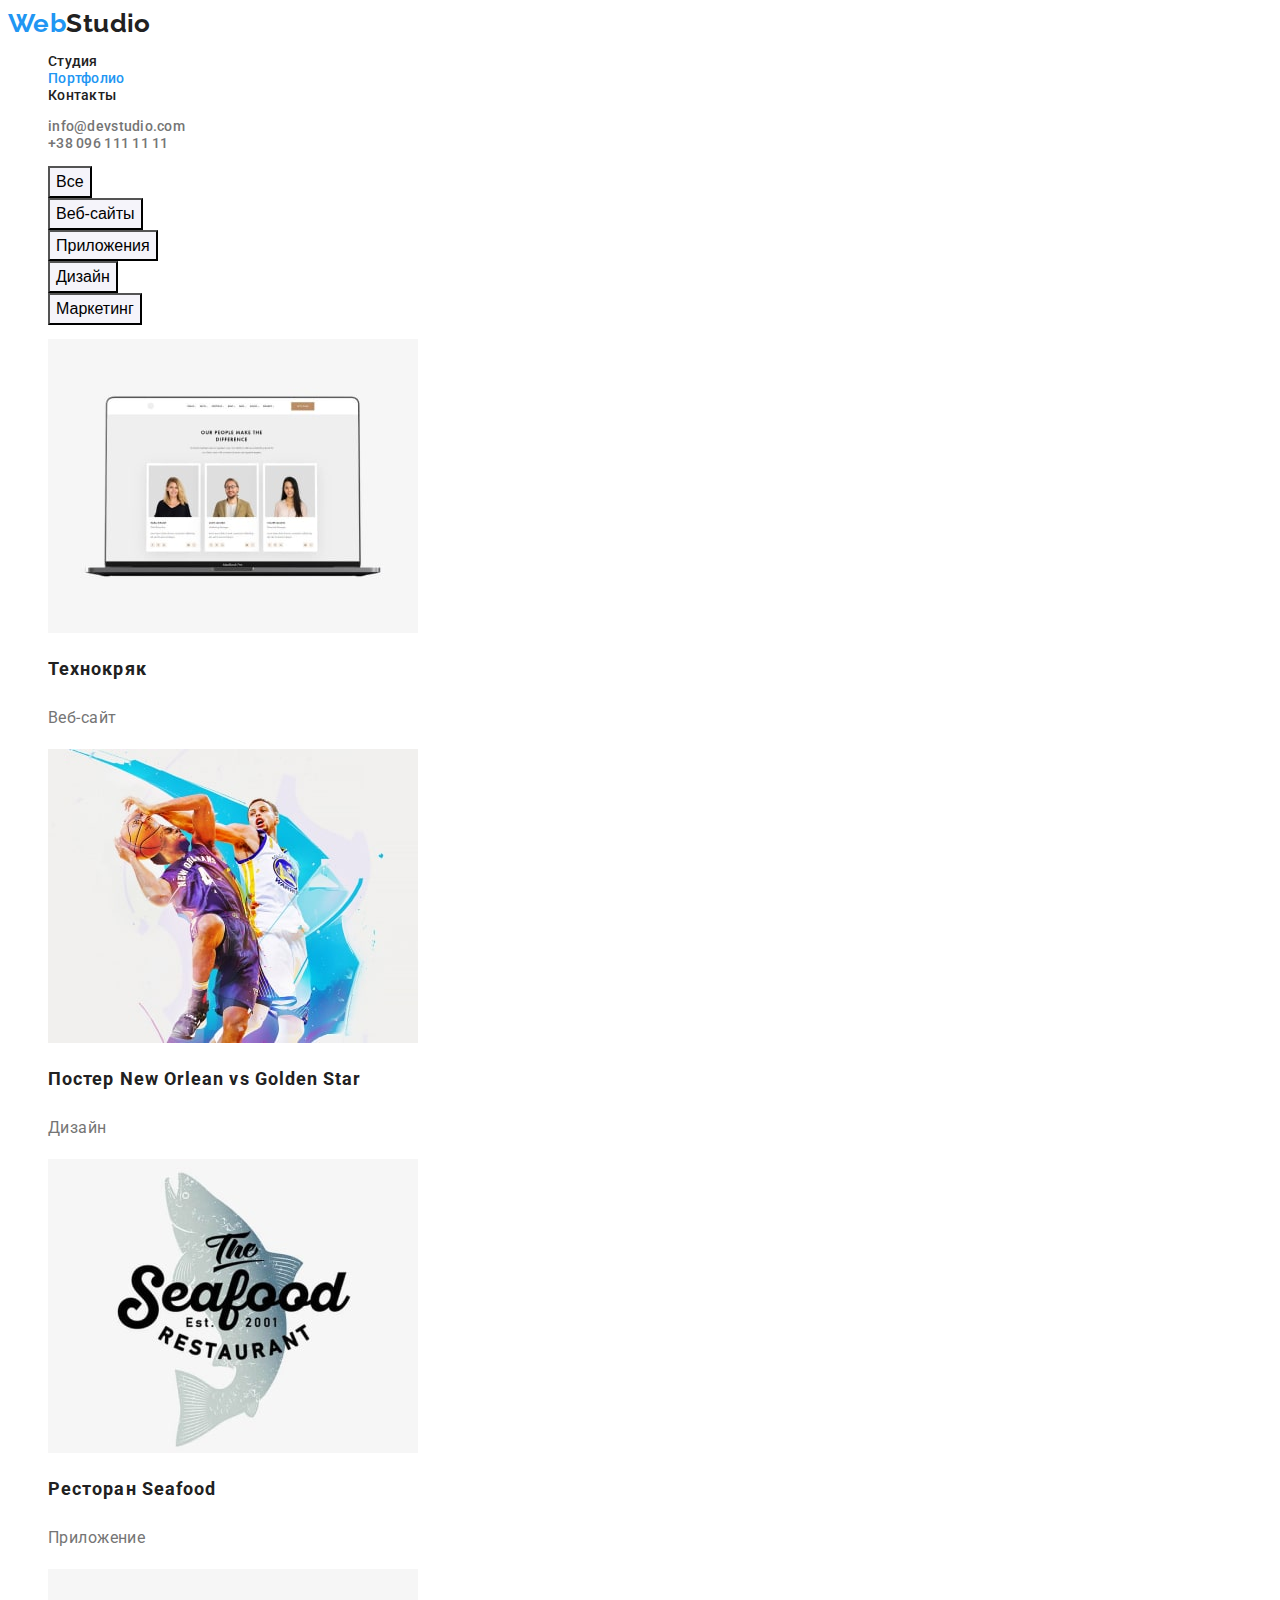
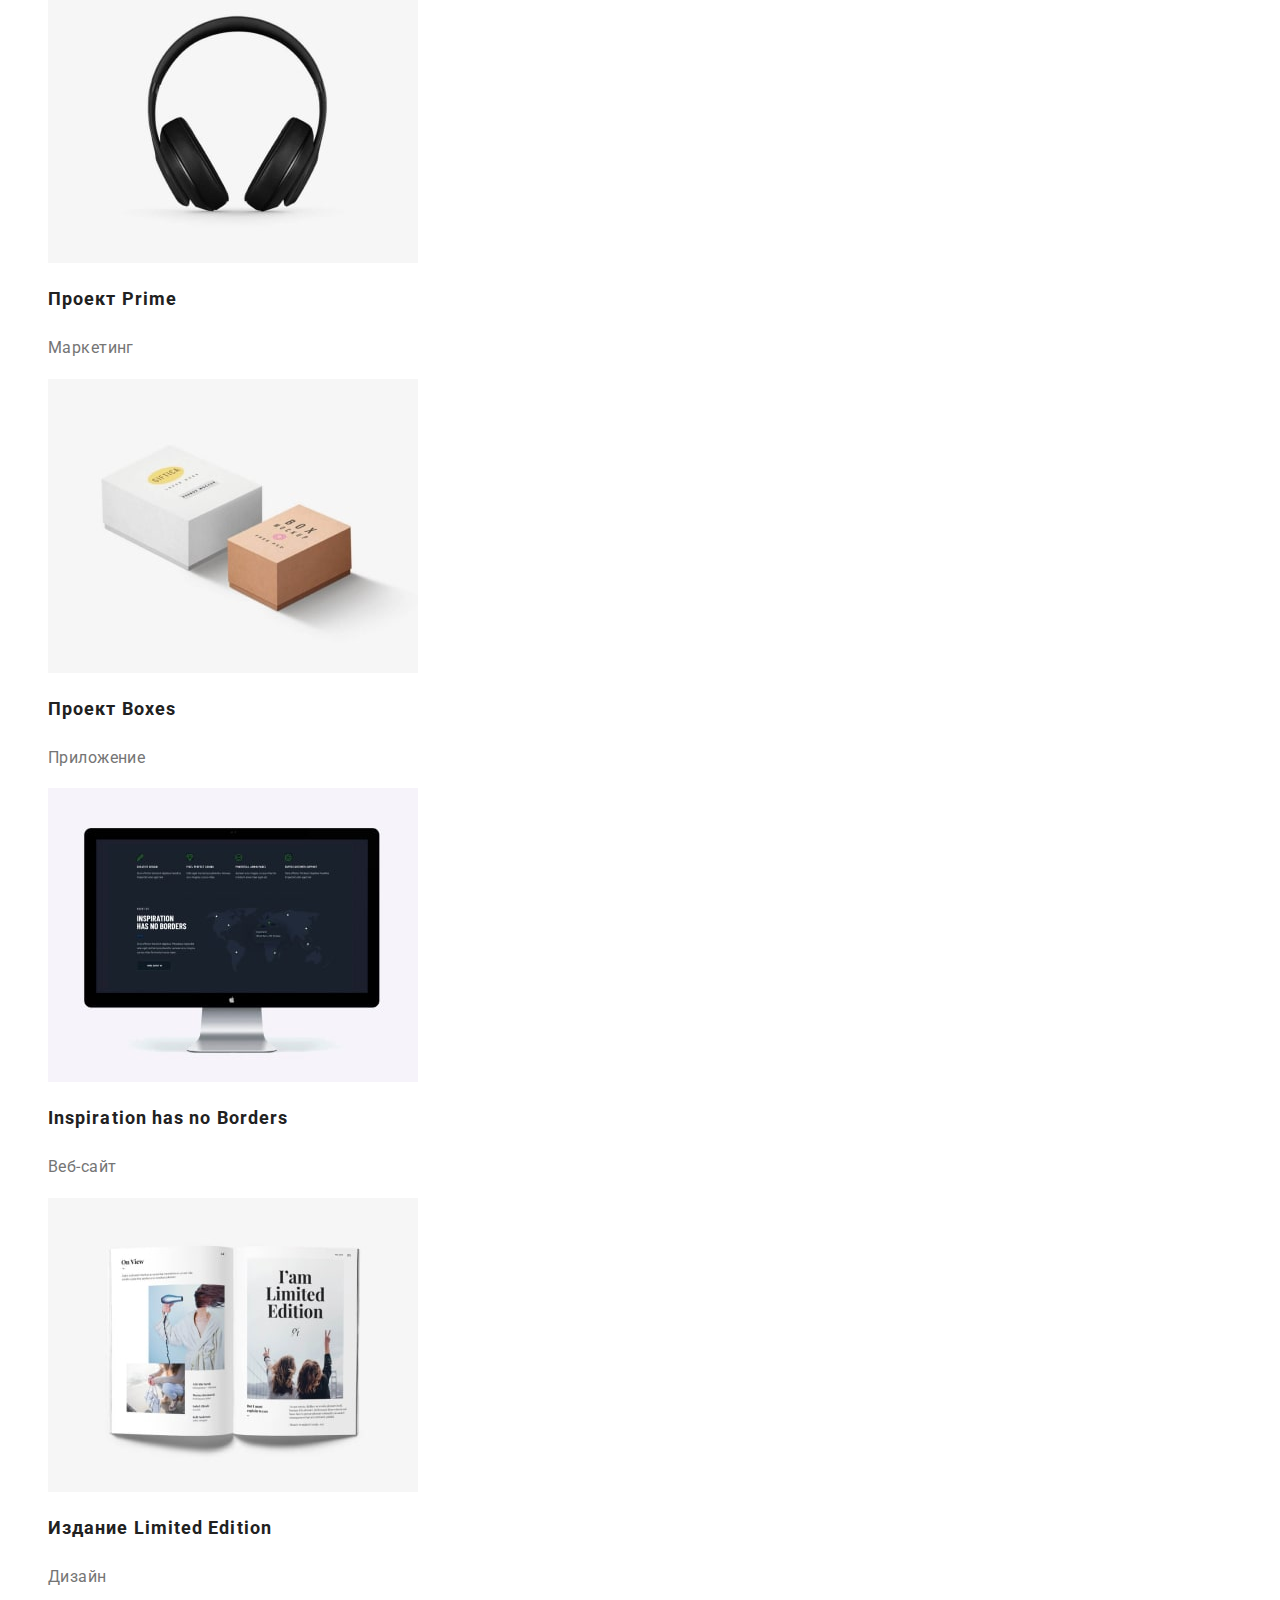
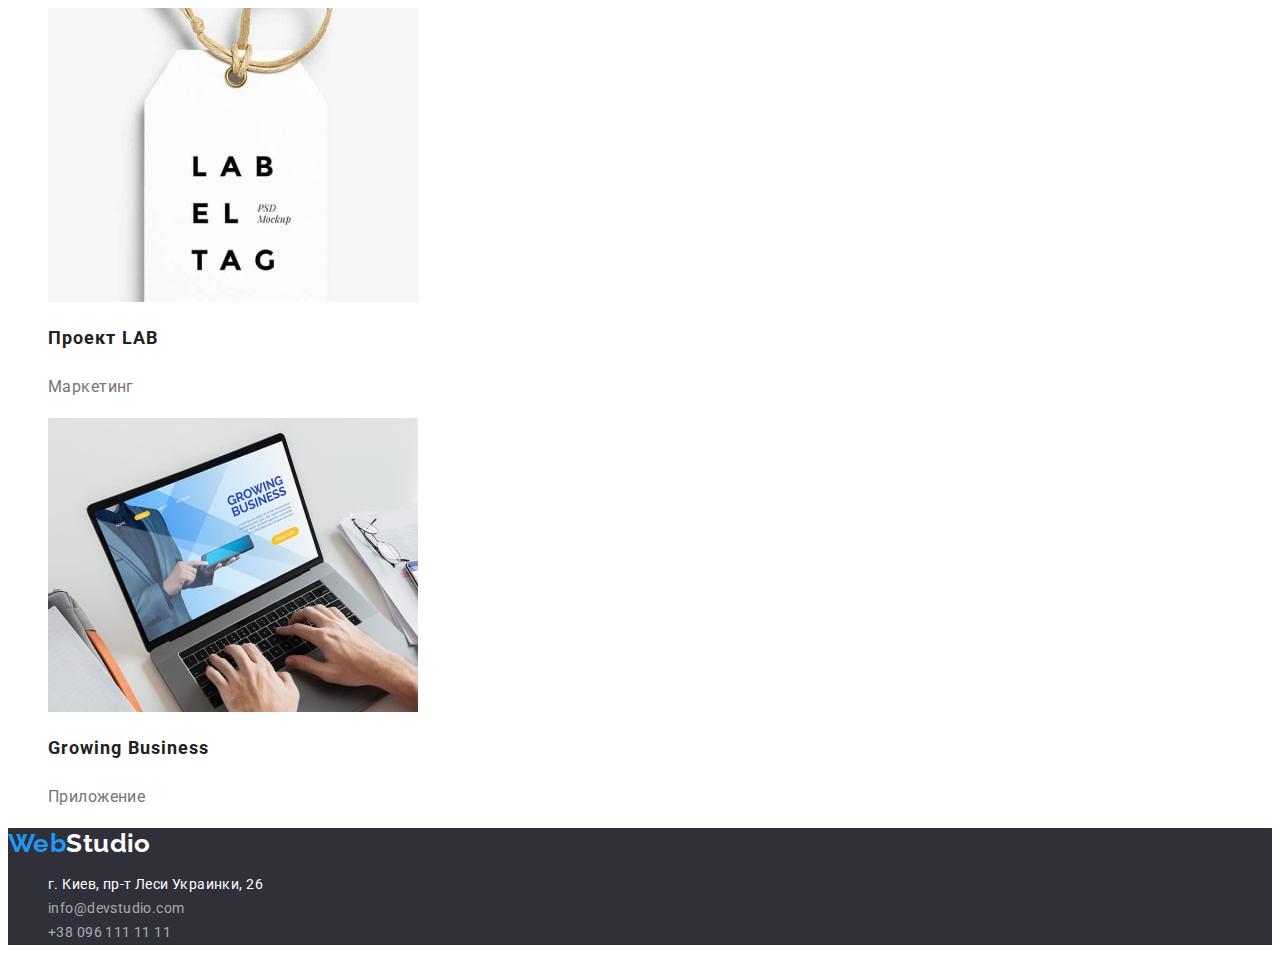
==== portfolio.html @ 05c5971c "добавляет всё из дз2" ====
<!DOCTYPE html>
<html lang="en">
  <head>
    <meta charset="UTF-8" />
    <meta http-equiv="X-UA-Compatible" content="IE=edge" />
    <meta name="viewport" content="width=device-width, initial-scale=1.0" />
    <title>Портфолио</title>
    <link rel="preconnect" href="https://fonts.googleapis.com" />
    <link rel="preconnect" href="https://fonts.gstatic.com" crossorigin />
    <link
      href="https://fonts.googleapis.com/css2?family=Raleway:wght@700&family=Roboto:wght@400;500;700;900&display=swap"
      rel="stylesheet"
    />
    <link rel="stylesheet" href="./css/styles.css" />
  </head>
  <body>
    <header class="header">
      <a class="header-logo logo link" lang="en" href="./index.html"><span>Web</span>Studio</a>
      <nav>
        <ul class="header-list list">
          <li class="header-item">
            <a class="header-link link" href="./index.html">Студия</a>
          </li>
          <li class="header-item">
            <a class="header-link link current" href="./portfolio.html">Портфолио</a>
          </li>
          <li class="header-item"><a class="header-link link" href="">Контакты</a></li>
        </ul>
      </nav>
      <ul class="header-contacts list">
        <li class="header-contacts-items">
          <a class="header-contacts-link link" href="mailto:info@devstudio.com"
            >info@devstudio.com</a
          >
        </li>
        <li class="header-contacts-items">
          <a class="header-contacts-link link" href="tel:+380961111111">+38 096 111 11 11</a>
        </li>
      </ul>
    </header>
    <main>
      <section class="projects">
        <h1 class="projects-title hidden">Проекты</h1>
        <ul class="projects-btn-list list">
          <li class="projects-btn-item">
            <button class="projects-button btn" type="button">Все</button>
          </li>
          <li class="projects-btn-item">
            <button class="projects-button btn" type="button">Веб-сайты</button>
          </li>
          <li class="projects-btn-item">
            <button class="projects-button btn" type="button">Приложения</button>
          </li>
          <li class="projects-btn-item">
            <button class="projects-button btn" type="button">Дизайн</button>
          </li>
          <li class="projects-btn-item">
            <button class="projects-button btn" type="button">Маркетинг</button>
          </li>
        </ul>
        <ul class="projects-list list">
          <li class="projects-item">
            <a class="projects-link link" href="">
              <img
                class="projects-link-img"
                src="./images/imgportfolio1-min.jpg"
                alt="три человека"
                width="370"
                height="294"
              />
              <h2 class="projects-link-title">Технокряк</h2>
              <p class="projects-link-text">Веб-сайт</p>
            </a>
          </li>
          <li class="projects-item">
            <a class="projects-link link" href="">
              <img
                class="projects-link-img"
                src="./images/imgportfolio2-min.jpg"
                alt="баскетболисты"
                width="370"
                height="294"
              />
              <h2 class="projects-link-title">
                Постер <span lang="en">New Orlean vs Golden Star</span>
              </h2>
              <p class="projects-link-text">Дизайн</p>
            </a>
          </li>
          <li class="projects-item">
            <a class="projects-link link" href="">
              <img
                class="projects-link-img"
                src="./images/imgportfolio3-min.jpg"
                alt="рыба"
                width="370"
                height="294"
              />
              <h2 class="projects-link-title">Ресторан <span lang="en">Seafood</span></h2>
              <p class="projects-link-text">Приложение</p>
            </a>
          </li>
          <li class="projects-item">
            <a class="projects-link link" href="">
              <img
                class="projects-link-img"
                src="./images/imgportfolio4-min.jpg"
                alt="наушники"
                width="370"
                height="294"
              />
              <h2 class="projects-link-title">Проект <span lang="en">Prime</span></h2>
              <p class="projects-link-text">Маркетинг</p>
            </a>
          </li>
          <li class="projects-item">
            <a class="projects-link link" href="">
              <img
                class="projects-link-img"
                src="./images/imgportfolio5-min.jpg"
                alt="коробки"
                width="370"
                height="294"
              />
              <h2 class="projects-link-title">Проект <span lang="en">Boxes</span></h2>
              <p class="projects-link-text">Приложение</p>
            </a>
          </li>
          <li class="projects-item">
            <a class="projects-link link" href="">
              <img
                class="projects-link-img"
                src="./images/imgportfolio6-min.jpg"
                alt="монитор"
                width="370"
                height="294"
              />
              <h2 class="projects-link-title"><span lang="en">Inspiration has no Borders</span></h2>
              <p class="projects-link-text">Веб-сайт</p>
            </a>
          </li>
          <li class="projects-item">
            <a class="projects-link link" href="">
              <img
                class="projects-link-img"
                src="./images/imgportfolio7-min.jpg"
                alt="книга"
                width="370"
                height="294"
              />
              <h2 class="projects-link-title">Издание <span lang="en">Limited Edition</span></h2>
              <p class="projects-link-text">Дизайн</p>
            </a>
          </li>
          <li class="projects-item">
            <a class="projects-link link" href="">
              <img
                class="projects-link-img"
                src="./images/imgportfolio8-min.jpg"
                alt="бирка"
                width="370"
                height="294"
              />
              <h2 class="projects-link-title">Проект <span lang="en">LAB</span></h2>
              <p class="projects-link-text">Маркетинг</p>
            </a>
          </li>
          <li class="projects-item">
            <a class="projects-link link" href="">
              <img
                class="projects-link-img"
                src="./images/imgportfolio9-min.jpg"
                alt="ноутбук"
                width="370"
                height="294"
              />
              <h2 class="projects-link-title"><span lang="en">Growing Business</span></h2>
              <p class="projects-link-text">Приложение</p>
            </a>
          </li>
        </ul>
      </section>
    </main>
    <footer class="footer">
      <a class="footer-logo logo link" lang="en" href=""><span>Web</span>Studio</a>
      <address class="footer-address">
        <ul class="footer-list list">
          <li class="footer-item">
            <a
              class="footer-link link address"
              href="https://goo.gl/maps/47WSASrcaa9zfRm9A"
              target="_blank"
              rel="noopener noreferrer"
              >г. Киев, пр-т Леси Украинки, 26</a
            >
          </li>
          <li class="footer-item">
            <a class="footer-link link" href="mailto:info@devstudio.com">info@devstudio.com</a>
          </li>
          <li class="footer-item">
            <a class="footer-link link" href="tel:+380961111111">+38 096 111 11 11</a>
          </li>
        </ul>
      </address>
    </footer>
  </body>
</html>
---- css/styles.css ----
:root {
  --main-title-color: #212121;
  --secondary-title-color: #ffffff;
  --main-text-color: #757575;
  --accent-color: rgba(255, 255, 255, 0.6);
  --secondary-accent-color: #2196f3;
  --background-color-hero-footer: #2f303a;
  --background-color-body: #ffffff;
  --background-color-section: #f5f4fa;
}
body {
  font-family: 'Roboto', sans-serif;
  font-size: 14px;
  letter-spacing: 0.03em;
  color: var(--main-title-color);
  background-color: var(--background-color-body);
}

.list {
  list-style: none;
}

.link {
  text-decoration: none;
}
.link:hover,
.link:focus {
  color: var(--secondary-accent-color);
}
.hero {
  background-color: var(--background-color-hero-footer);
}

.btn {
  cursor: pointer;
}

.footer-logo:hover,
.footer-logo:focus {
  color: var(--secondary-title-color);
}

.header-logo:hover,
.header-logo:focus {
  color: var(--main-title-color);
}

.logo {
  font-family: 'Raleway', sans-serif;
  font-weight: 700;
  font-size: 26px;
  line-height: 1.19;
}

.footer {
  background-color: var(--background-color-hero-footer);
}

.header-logo {
  color: var(--main-title-color);
}

.header-logo > span {
  color: var(--secondary-accent-color);
}
.header-link {
  font-weight: 500;
  line-height: 1.14;
  letter-spacing: 0.02em;
  color: var(--main-title-color);
}

.link.current {
  color: var(--secondary-accent-color);
}

.header-contacts-link {
  font-weight: 500;
  line-height: 1.14;
  letter-spacing: 0.02em;
  color: var(--main-text-color);
}

.hero-title {
  font-weight: 900;
  font-size: 44px;
  line-height: 1.36;
  text-align: center;
  letter-spacing: 0.06em;
  text-transform: uppercase;
  color: var(--secondary-title-color);
}
.hero-button {
  font-weight: 700;
  font-size: 16px;
  line-height: 1.87;
  text-align: center;
  letter-spacing: 0.06em;
  color: var(--secondary-title-color);
  background-color: var(--secondary-accent-color);
}

.hidden {
  display: none;
}

.features-item-title {
  font-weight: 700;
  line-height: 1.14;
  text-transform: uppercase;
}

.features-item-text {
  line-height: 1.71;
  color: var(--main-text-color);
}

.doing-title {
  font-weight: 700;
  font-size: 36px;
  line-height: 1.17;
  text-align: center;
}

.team-title {
  font-weight: 700;
  font-size: 36px;
  line-height: 1.17;
  text-align: center;
}
.team-member {
  text-align: center;
}

.team-member-title {
  font-weight: 500;
  font-size: 16px;
  line-height: 1.19;
}
.team-member-text {
  font-size: 16px;
  line-height: 1.19;
  color: var(--main-text-color);
}

.team {
  background-color: var(--background-color-section);
}

.footer-logo {
  color: var(--secondary-title-color);
}

.footer-logo > span {
  color: var(--secondary-accent-color);
}
.footer-link {
  font-style: normal;
  font-weight: 400;
  font-size: 14px;
  line-height: 1.71;
  letter-spacing: 0.03em;
  color: var(--accent-color);
}
.address {
  color: var(--secondary-title-color);
}

.projects-button.btn {
  font-weight: 500;
  font-size: 16px;
  line-height: 1.62;
  text-align: center;
  background-color: var(--background-color-section);
}

.projects-button.btn:hover,
.projects-button.btn:focus {
  color: var(--secondary-title-color);
  background-color: var(--secondary-accent-color);
}

.projects-link-title {
  font-weight: 700;
  font-size: 18px;
  line-height: 2;
  letter-spacing: 0.06em;
  color: var(--main-title-color);
}

.projects-link-text {
  font-size: 16px;
  line-height: 1.87;
  color: var(--main-text-color);
}
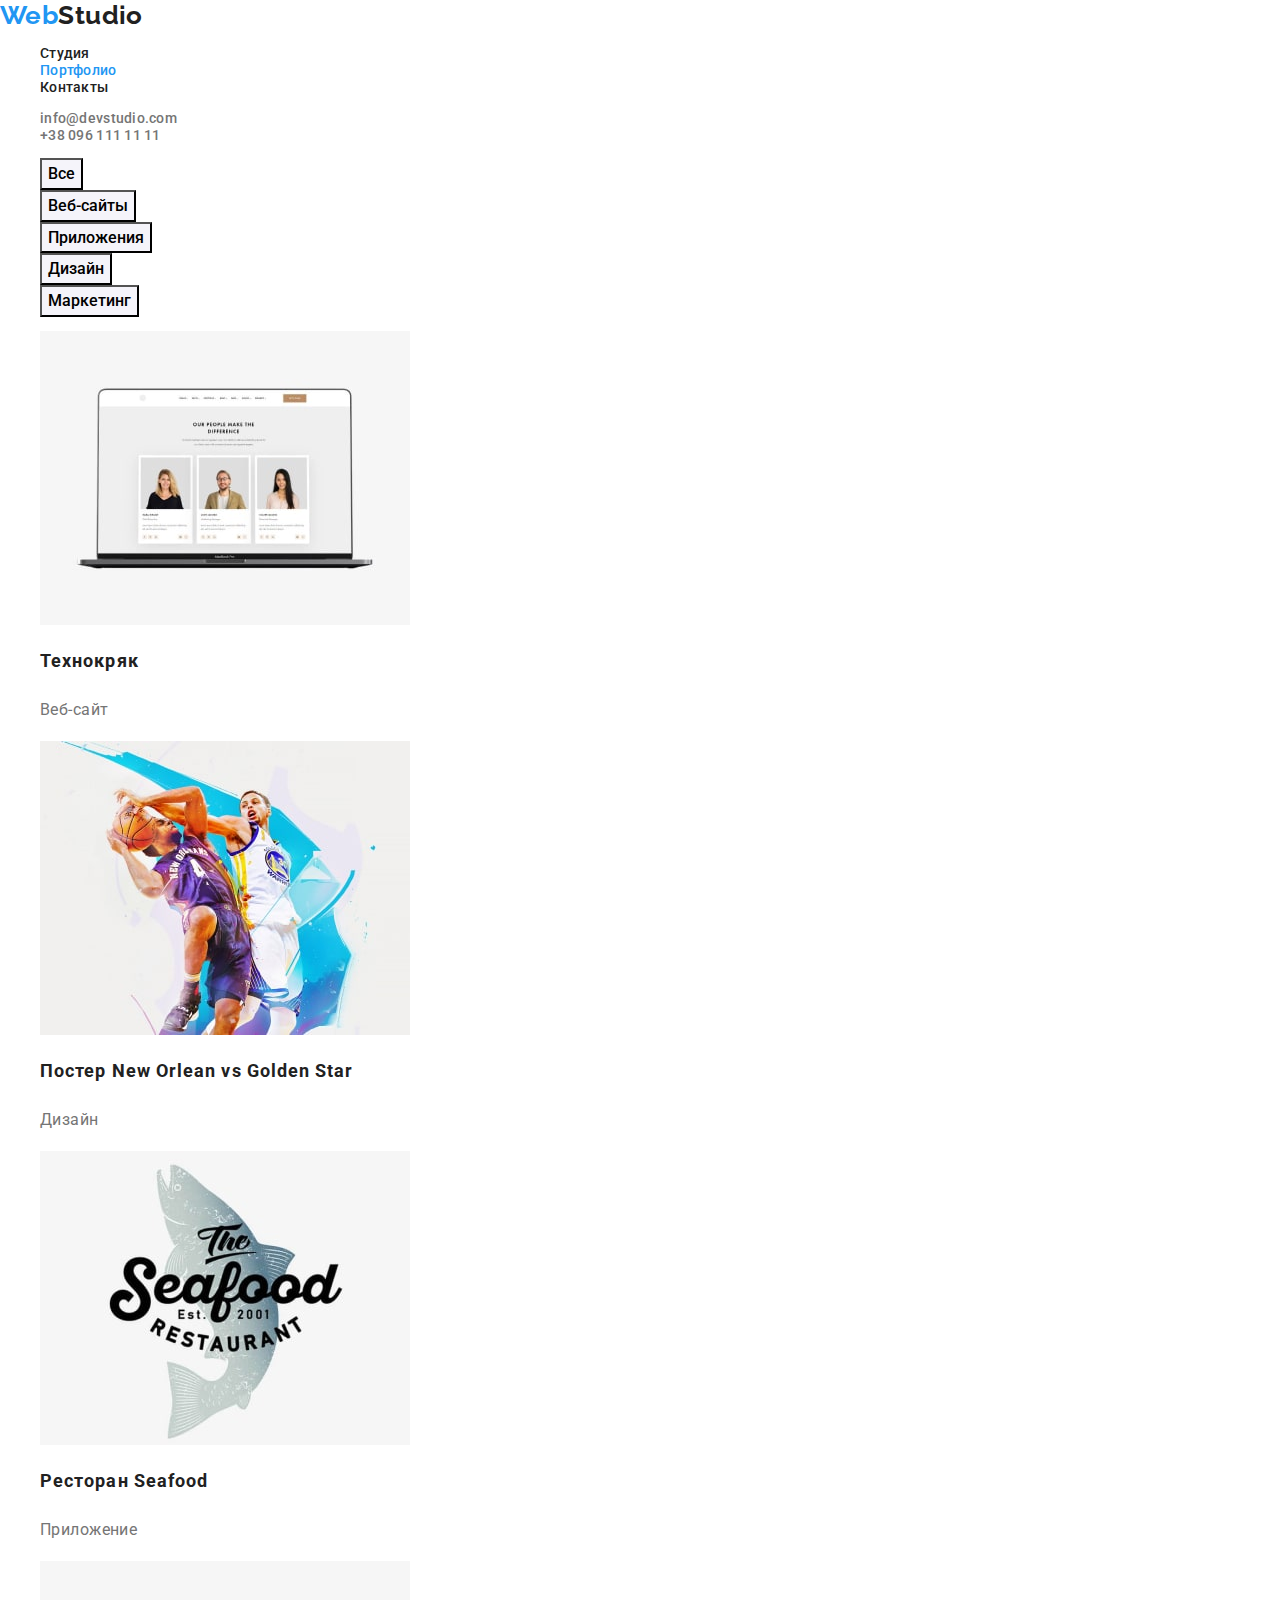
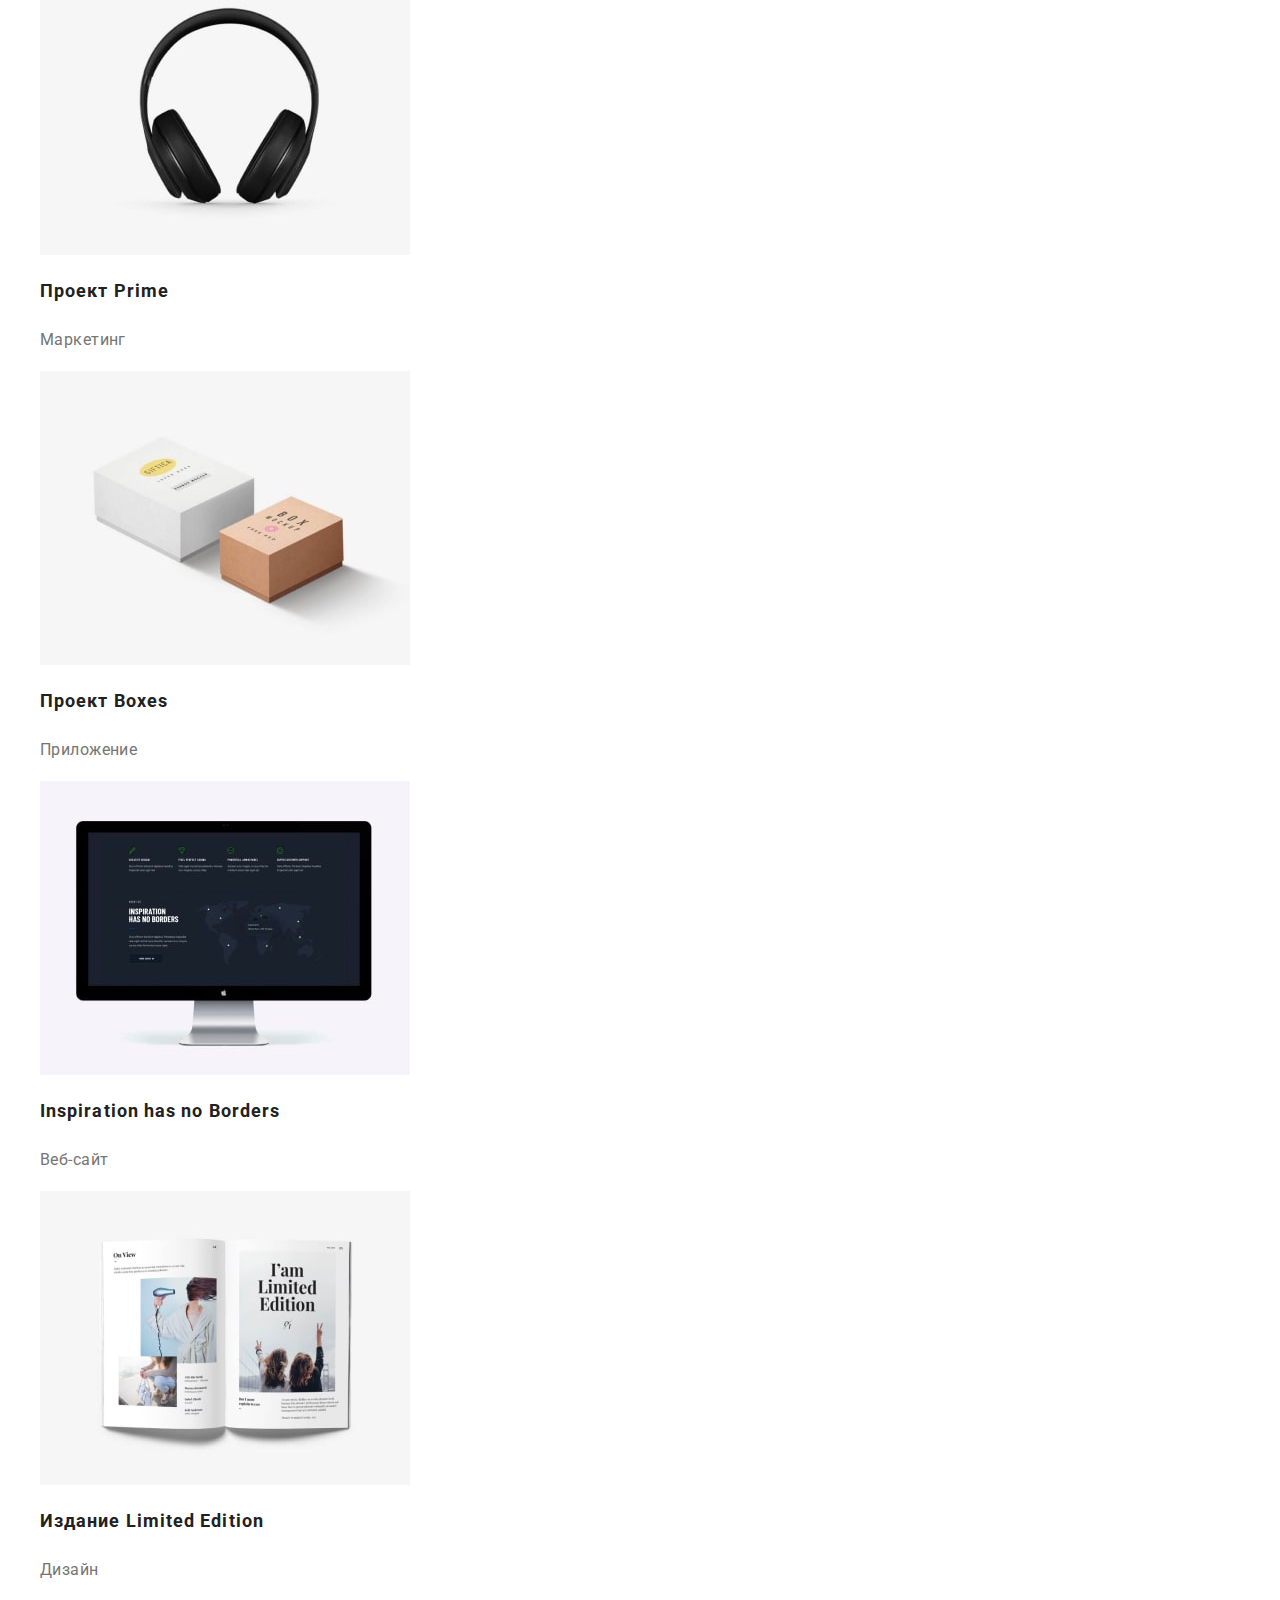
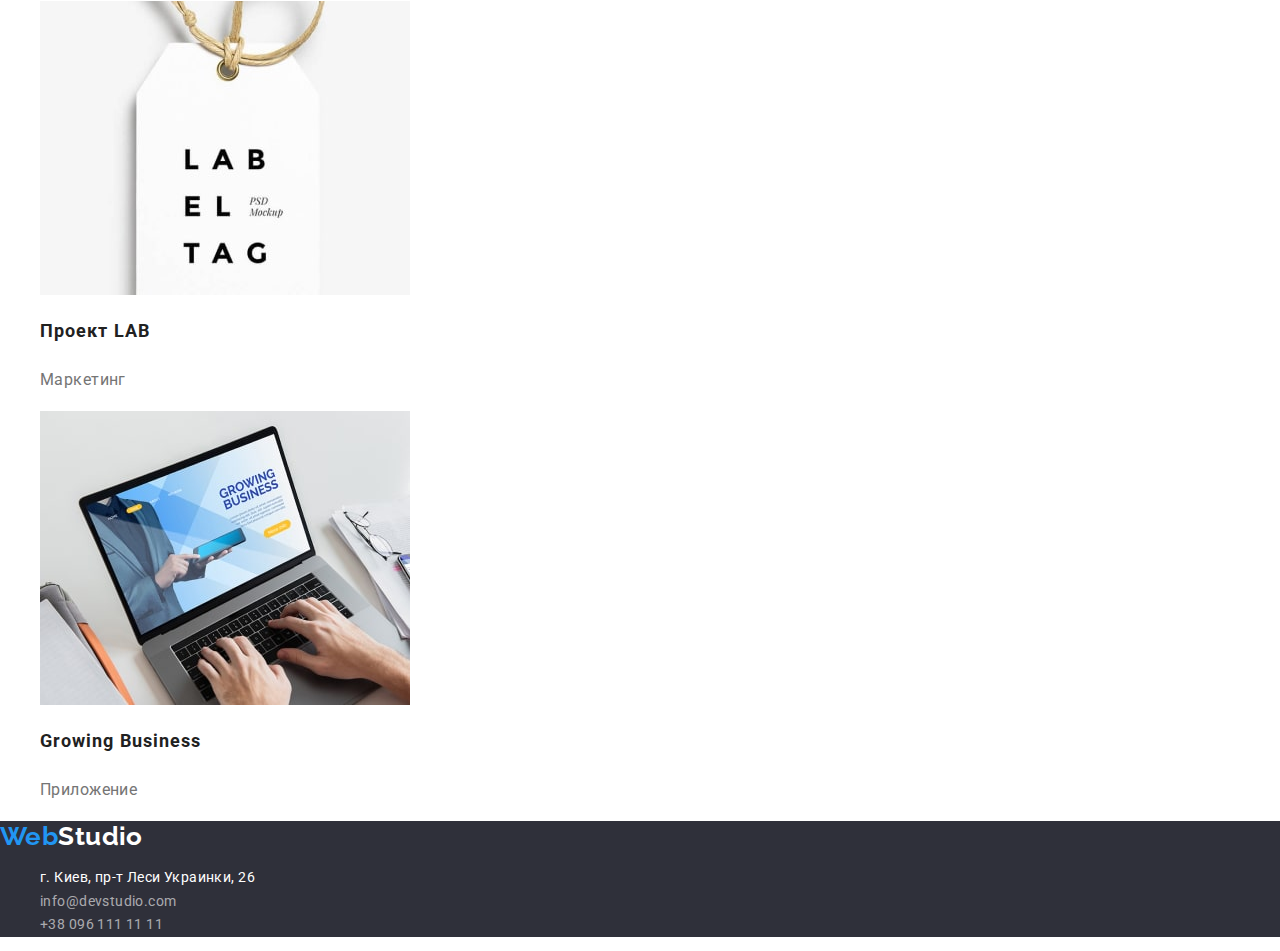
==== commit c7458428: "комменты" ====
--- a/portfolio.html
+++ b/portfolio.html
@@ -5,11 +5,22 @@
     <meta http-equiv="X-UA-Compatible" content="IE=edge" />
     <meta name="viewport" content="width=device-width, initial-scale=1.0" />
     <title>Портфолио</title>
+    <link
+      rel="stylesheet"
+      href="https://cdnjs.cloudflare.com/ajax/libs/modern-normalize/1.0.0/modern-normalize.min.css"
+    />
     <link rel="preconnect" href="https://fonts.googleapis.com" />
     <link rel="preconnect" href="https://fonts.gstatic.com" crossorigin />
     <link
       href="https://fonts.googleapis.com/css2?family=Raleway:wght@700&family=Roboto:wght@400;500;700;900&display=swap"
       rel="stylesheet"
+    />
+    <link
+      rel="stylesheet"
+      href="https://cdnjs.cloudflare.com/ajax/libs/modern-normalize/1.1.0/modern-normalize.min.css"
+      integrity="sha512-wpPYUAdjBVSE4KJnH1VR1HeZfpl1ub8YT/NKx4PuQ5NmX2tKuGu6U/JRp5y+Y8XG2tV+wKQpNHVUX03MfMFn9Q=="
+      crossorigin="anonymous"
+      referrerpolicy="no-referrer"
     />
     <link rel="stylesheet" href="./css/styles.css" />
   </head>
--- a/css/styles.css
+++ b/css/styles.css
@@ -8,6 +8,7 @@
   --background-color-body: #ffffff;
   --background-color-section: #f5f4fa;
 }
+
 body {
   font-family: 'Roboto', sans-serif;
   font-size: 14px;
@@ -27,58 +28,61 @@
 .link:focus {
   color: var(--secondary-accent-color);
 }
+
+.btn {
+  cursor: pointer;
+}
+
+.logo {
+  font-family: 'Raleway', sans-serif;
+  font-weight: 700;
+  font-size: 26px;
+  line-height: 1.19;
+}
+
+.footer {
+  background-color: var(--background-color-hero-footer);
+}
+
+.hidden {
+  display: none;
+}
+/* //////////////шапка header/////////////////////////*/
+
+.header-logo:hover,
+.header-logo:focus {
+  color: var(--main-title-color);
+}
+
+.header-logo {
+  color: var(--main-title-color);
+}
+
+.header-logo > span {
+  color: var(--secondary-accent-color);
+}
+.header-link {
+  font-weight: 500;
+  line-height: 1.14;
+  letter-spacing: 0.02em;
+  color: var(--main-title-color);
+}
+
+.link.current {
+  color: var(--secondary-accent-color);
+}
+
+.header-contacts-link {
+  font-weight: 500;
+  line-height: 1.14;
+  letter-spacing: 0.02em;
+  color: var(--main-text-color);
+}
+
+/* //////////////////hero герой/////////////////// */
+
 .hero {
   background-color: var(--background-color-hero-footer);
-}
-
-.btn {
-  cursor: pointer;
-}
-
-.footer-logo:hover,
-.footer-logo:focus {
-  color: var(--secondary-title-color);
-}
-
-.header-logo:hover,
-.header-logo:focus {
-  color: var(--main-title-color);
-}
-
-.logo {
-  font-family: 'Raleway', sans-serif;
-  font-weight: 700;
-  font-size: 26px;
-  line-height: 1.19;
-}
-
-.footer {
-  background-color: var(--background-color-hero-footer);
-}
-
-.header-logo {
-  color: var(--main-title-color);
-}
-
-.header-logo > span {
-  color: var(--secondary-accent-color);
-}
-.header-link {
-  font-weight: 500;
-  line-height: 1.14;
-  letter-spacing: 0.02em;
-  color: var(--main-title-color);
-}
-
-.link.current {
-  color: var(--secondary-accent-color);
-}
-
-.header-contacts-link {
-  font-weight: 500;
-  line-height: 1.14;
-  letter-spacing: 0.02em;
-  color: var(--main-text-color);
 }
 
 .hero-title {
@@ -100,9 +104,7 @@
   background-color: var(--secondary-accent-color);
 }
 
-.hidden {
-  display: none;
-}
+/* //////////////Преимущества features/////////////////////////*/
 
 .features-item-title {
   font-weight: 700;
@@ -115,6 +117,8 @@
   color: var(--main-text-color);
 }
 
+/* //////////////Чем мы занимаемся doing/////////////////////////*/
+
 .doing-title {
   font-weight: 700;
   font-size: 36px;
@@ -122,6 +126,8 @@
   text-align: center;
 }
 
+/* //////////////Наша команда team/////////////////////////*/
+
 .team-title {
   font-weight: 700;
   font-size: 36px;
@@ -145,6 +151,13 @@
 
 .team {
   background-color: var(--background-color-section);
+}
+
+/* //////////////футер footer/////////////////////////*/
+
+.footer-logo:hover,
+.footer-logo:focus {
+  color: var(--secondary-title-color);
 }
 
 .footer-logo {
@@ -166,6 +179,8 @@
   color: var(--secondary-title-color);
 }
 
+/* //////////////Проекты projects/////////////////////////*/
+
 .projects-button.btn {
   font-weight: 500;
   font-size: 16px;
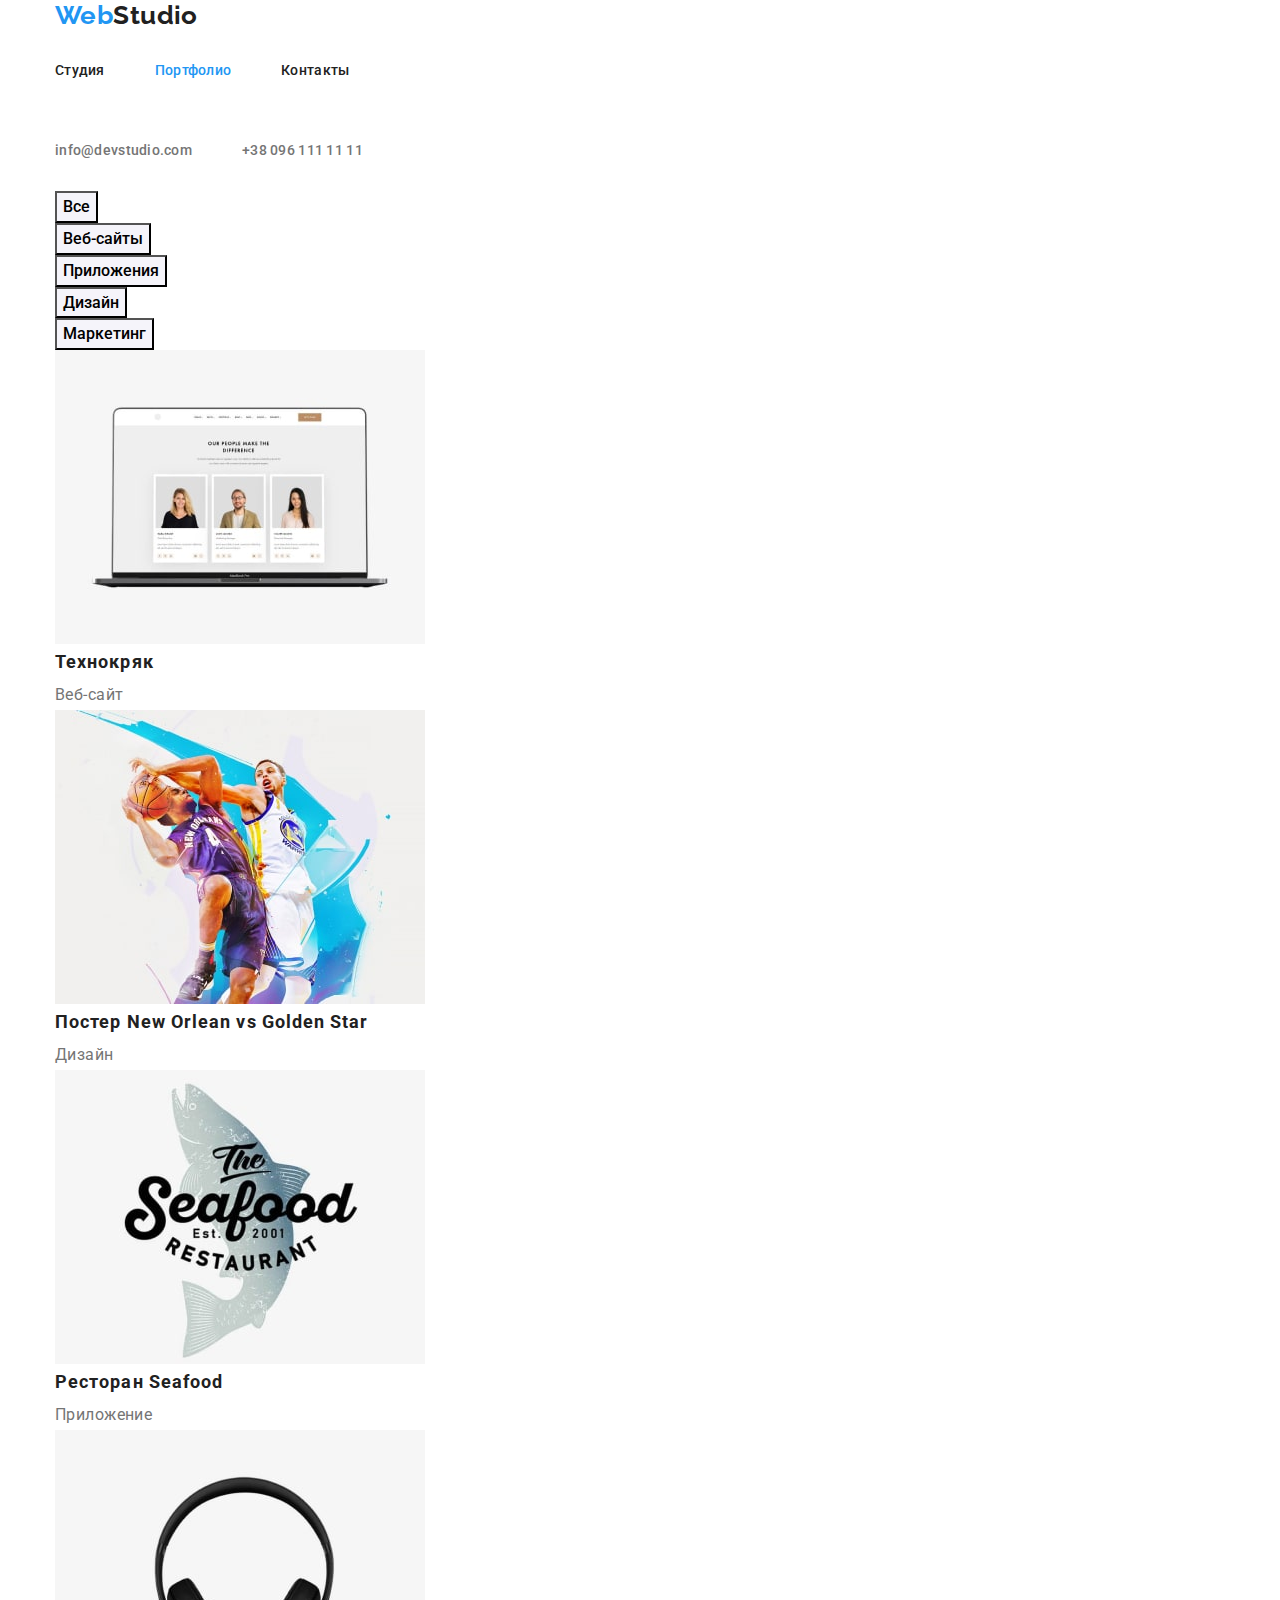
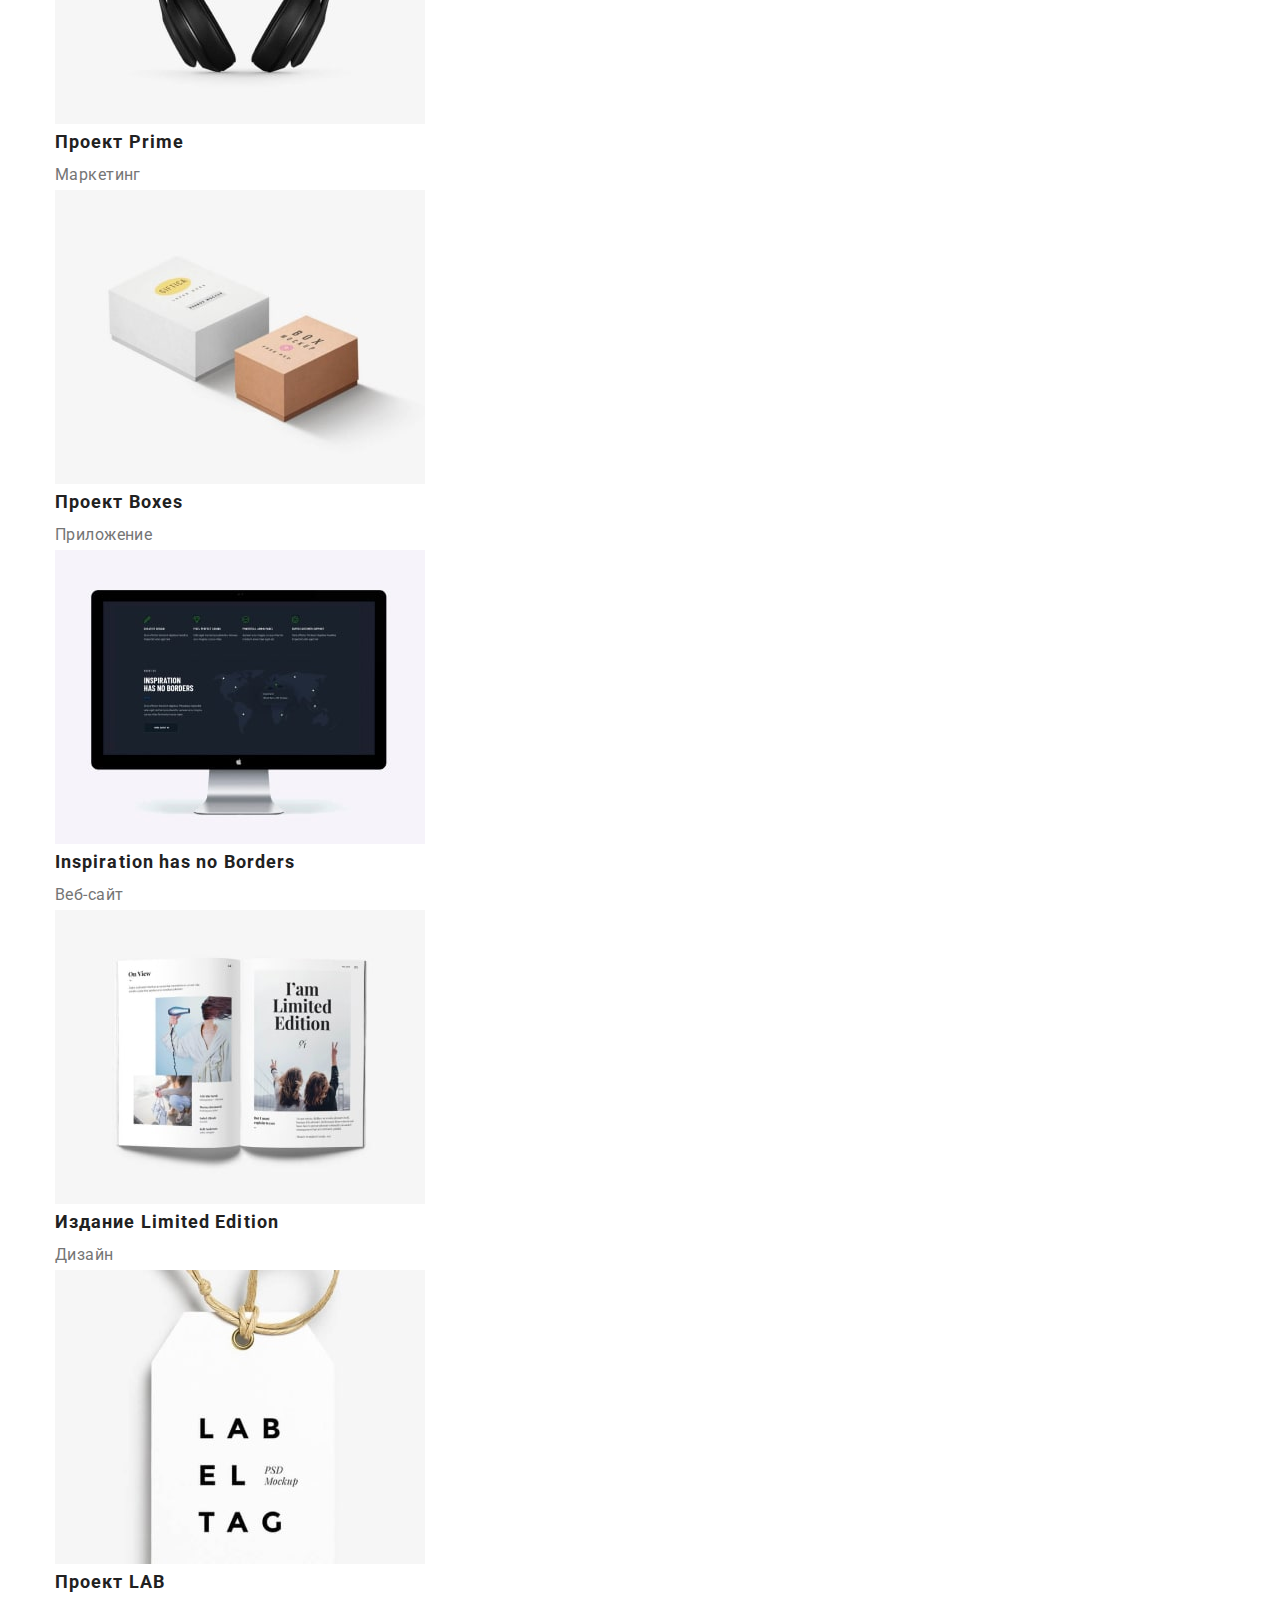
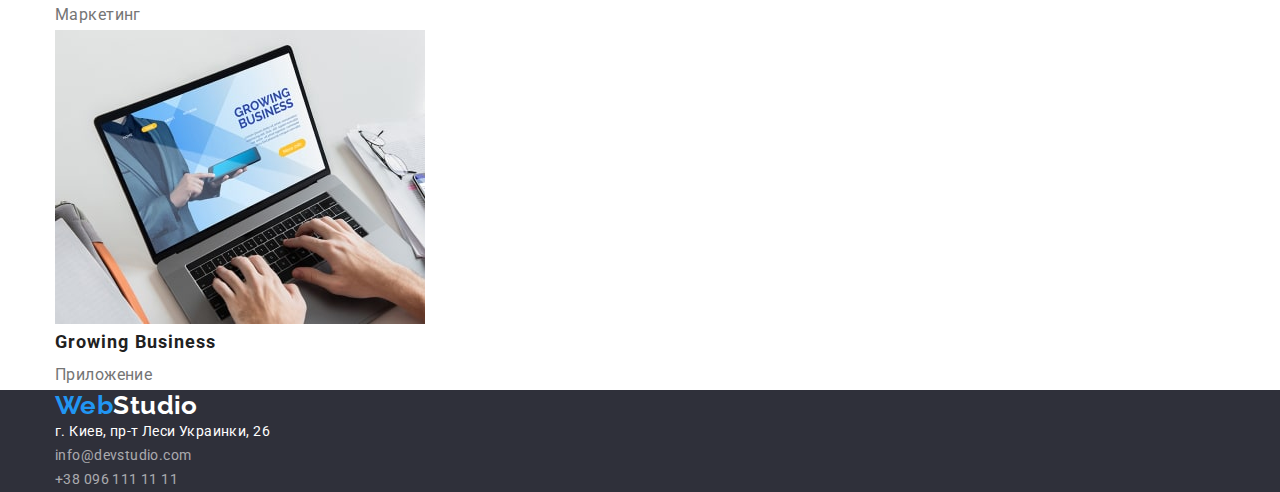
==== commit 84781ffe: "хедер" ====
--- a/portfolio.html
+++ b/portfolio.html
@@ -25,194 +25,209 @@
     <link rel="stylesheet" href="./css/styles.css" />
   </head>
   <body>
+    <!-- /* //////////////шапка header/////////////////////////*/ -->
+
     <header class="header">
-      <a class="header-logo logo link" lang="en" href="./index.html"><span>Web</span>Studio</a>
-      <nav>
-        <ul class="header-list list">
-          <li class="header-item">
-            <a class="header-link link" href="./index.html">Студия</a>
+      <div class="container">
+        <nav>
+          <a class="header-logo logo link" lang="en" href="./index.html"><span>Web</span>Studio</a>
+          <ul class="header-list list">
+            <li class="header-item">
+              <a class="header-link link" href="./index.html">Студия</a>
+            </li>
+            <li class="header-item">
+              <a class="header-link link current" href="./portfolio.html">Портфолио</a>
+            </li>
+            <li class="header-item"><a class="header-link link" href="">Контакты</a></li>
+          </ul>
+        </nav>
+        <ul class="header-contacts list">
+          <li class="header-contacts-items">
+            <a class="header-contacts-link link" href="mailto:info@devstudio.com"
+              >info@devstudio.com</a
+            >
           </li>
-          <li class="header-item">
-            <a class="header-link link current" href="./portfolio.html">Портфолио</a>
+          <li class="header-contacts-items">
+            <a class="header-contacts-link link" href="tel:+380961111111">+38 096 111 11 11</a>
           </li>
-          <li class="header-item"><a class="header-link link" href="">Контакты</a></li>
         </ul>
-      </nav>
-      <ul class="header-contacts list">
-        <li class="header-contacts-items">
-          <a class="header-contacts-link link" href="mailto:info@devstudio.com"
-            >info@devstudio.com</a
-          >
-        </li>
-        <li class="header-contacts-items">
-          <a class="header-contacts-link link" href="tel:+380961111111">+38 096 111 11 11</a>
-        </li>
-      </ul>
+      </div>
     </header>
     <main>
+      <!-- /* //////////////Проекты projects/////////////////////////*/ -->
+
       <section class="projects">
-        <h1 class="projects-title hidden">Проекты</h1>
-        <ul class="projects-btn-list list">
-          <li class="projects-btn-item">
-            <button class="projects-button btn" type="button">Все</button>
-          </li>
-          <li class="projects-btn-item">
-            <button class="projects-button btn" type="button">Веб-сайты</button>
-          </li>
-          <li class="projects-btn-item">
-            <button class="projects-button btn" type="button">Приложения</button>
-          </li>
-          <li class="projects-btn-item">
-            <button class="projects-button btn" type="button">Дизайн</button>
-          </li>
-          <li class="projects-btn-item">
-            <button class="projects-button btn" type="button">Маркетинг</button>
-          </li>
-        </ul>
-        <ul class="projects-list list">
-          <li class="projects-item">
-            <a class="projects-link link" href="">
-              <img
-                class="projects-link-img"
-                src="./images/imgportfolio1-min.jpg"
-                alt="три человека"
-                width="370"
-                height="294"
-              />
-              <h2 class="projects-link-title">Технокряк</h2>
-              <p class="projects-link-text">Веб-сайт</p>
-            </a>
-          </li>
-          <li class="projects-item">
-            <a class="projects-link link" href="">
-              <img
-                class="projects-link-img"
-                src="./images/imgportfolio2-min.jpg"
-                alt="баскетболисты"
-                width="370"
-                height="294"
-              />
-              <h2 class="projects-link-title">
-                Постер <span lang="en">New Orlean vs Golden Star</span>
-              </h2>
-              <p class="projects-link-text">Дизайн</p>
-            </a>
-          </li>
-          <li class="projects-item">
-            <a class="projects-link link" href="">
-              <img
-                class="projects-link-img"
-                src="./images/imgportfolio3-min.jpg"
-                alt="рыба"
-                width="370"
-                height="294"
-              />
-              <h2 class="projects-link-title">Ресторан <span lang="en">Seafood</span></h2>
-              <p class="projects-link-text">Приложение</p>
-            </a>
-          </li>
-          <li class="projects-item">
-            <a class="projects-link link" href="">
-              <img
-                class="projects-link-img"
-                src="./images/imgportfolio4-min.jpg"
-                alt="наушники"
-                width="370"
-                height="294"
-              />
-              <h2 class="projects-link-title">Проект <span lang="en">Prime</span></h2>
-              <p class="projects-link-text">Маркетинг</p>
-            </a>
-          </li>
-          <li class="projects-item">
-            <a class="projects-link link" href="">
-              <img
-                class="projects-link-img"
-                src="./images/imgportfolio5-min.jpg"
-                alt="коробки"
-                width="370"
-                height="294"
-              />
-              <h2 class="projects-link-title">Проект <span lang="en">Boxes</span></h2>
-              <p class="projects-link-text">Приложение</p>
-            </a>
-          </li>
-          <li class="projects-item">
-            <a class="projects-link link" href="">
-              <img
-                class="projects-link-img"
-                src="./images/imgportfolio6-min.jpg"
-                alt="монитор"
-                width="370"
-                height="294"
-              />
-              <h2 class="projects-link-title"><span lang="en">Inspiration has no Borders</span></h2>
-              <p class="projects-link-text">Веб-сайт</p>
-            </a>
-          </li>
-          <li class="projects-item">
-            <a class="projects-link link" href="">
-              <img
-                class="projects-link-img"
-                src="./images/imgportfolio7-min.jpg"
-                alt="книга"
-                width="370"
-                height="294"
-              />
-              <h2 class="projects-link-title">Издание <span lang="en">Limited Edition</span></h2>
-              <p class="projects-link-text">Дизайн</p>
-            </a>
-          </li>
-          <li class="projects-item">
-            <a class="projects-link link" href="">
-              <img
-                class="projects-link-img"
-                src="./images/imgportfolio8-min.jpg"
-                alt="бирка"
-                width="370"
-                height="294"
-              />
-              <h2 class="projects-link-title">Проект <span lang="en">LAB</span></h2>
-              <p class="projects-link-text">Маркетинг</p>
-            </a>
-          </li>
-          <li class="projects-item">
-            <a class="projects-link link" href="">
-              <img
-                class="projects-link-img"
-                src="./images/imgportfolio9-min.jpg"
-                alt="ноутбук"
-                width="370"
-                height="294"
-              />
-              <h2 class="projects-link-title"><span lang="en">Growing Business</span></h2>
-              <p class="projects-link-text">Приложение</p>
-            </a>
-          </li>
-        </ul>
+        <div class="container">
+          <h1 class="projects-title hidden">Проекты</h1>
+          <ul class="projects-btn-list list">
+            <li class="projects-btn-item">
+              <button class="projects-button btn" type="button">Все</button>
+            </li>
+            <li class="projects-btn-item">
+              <button class="projects-button btn" type="button">Веб-сайты</button>
+            </li>
+            <li class="projects-btn-item">
+              <button class="projects-button btn" type="button">Приложения</button>
+            </li>
+            <li class="projects-btn-item">
+              <button class="projects-button btn" type="button">Дизайн</button>
+            </li>
+            <li class="projects-btn-item">
+              <button class="projects-button btn" type="button">Маркетинг</button>
+            </li>
+          </ul>
+          <ul class="projects-list list">
+            <li class="projects-item">
+              <a class="projects-link link" href="">
+                <img
+                  class="projects-link-img"
+                  src="./images/imgportfolio1-min.jpg"
+                  alt="три человека"
+                  width="370"
+                  height="294"
+                />
+                <h2 class="projects-link-title">Технокряк</h2>
+                <p class="projects-link-text">Веб-сайт</p>
+              </a>
+            </li>
+            <li class="projects-item">
+              <a class="projects-link link" href="">
+                <img
+                  class="projects-link-img"
+                  src="./images/imgportfolio2-min.jpg"
+                  alt="баскетболисты"
+                  width="370"
+                  height="294"
+                />
+                <h2 class="projects-link-title">
+                  Постер <span lang="en">New Orlean vs Golden Star</span>
+                </h2>
+                <p class="projects-link-text">Дизайн</p>
+              </a>
+            </li>
+            <li class="projects-item">
+              <a class="projects-link link" href="">
+                <img
+                  class="projects-link-img"
+                  src="./images/imgportfolio3-min.jpg"
+                  alt="рыба"
+                  width="370"
+                  height="294"
+                />
+                <h2 class="projects-link-title">Ресторан <span lang="en">Seafood</span></h2>
+                <p class="projects-link-text">Приложение</p>
+              </a>
+            </li>
+            <li class="projects-item">
+              <a class="projects-link link" href="">
+                <img
+                  class="projects-link-img"
+                  src="./images/imgportfolio4-min.jpg"
+                  alt="наушники"
+                  width="370"
+                  height="294"
+                />
+                <h2 class="projects-link-title">Проект <span lang="en">Prime</span></h2>
+                <p class="projects-link-text">Маркетинг</p>
+              </a>
+            </li>
+            <li class="projects-item">
+              <a class="projects-link link" href="">
+                <img
+                  class="projects-link-img"
+                  src="./images/imgportfolio5-min.jpg"
+                  alt="коробки"
+                  width="370"
+                  height="294"
+                />
+                <h2 class="projects-link-title">Проект <span lang="en">Boxes</span></h2>
+                <p class="projects-link-text">Приложение</p>
+              </a>
+            </li>
+            <li class="projects-item">
+              <a class="projects-link link" href="">
+                <img
+                  class="projects-link-img"
+                  src="./images/imgportfolio6-min.jpg"
+                  alt="монитор"
+                  width="370"
+                  height="294"
+                />
+                <h2 class="projects-link-title">
+                  <span lang="en">Inspiration has no Borders</span>
+                </h2>
+                <p class="projects-link-text">Веб-сайт</p>
+              </a>
+            </li>
+            <li class="projects-item">
+              <a class="projects-link link" href="">
+                <img
+                  class="projects-link-img"
+                  src="./images/imgportfolio7-min.jpg"
+                  alt="книга"
+                  width="370"
+                  height="294"
+                />
+                <h2 class="projects-link-title">Издание <span lang="en">Limited Edition</span></h2>
+                <p class="projects-link-text">Дизайн</p>
+              </a>
+            </li>
+            <li class="projects-item">
+              <a class="projects-link link" href="">
+                <img
+                  class="projects-link-img"
+                  src="./images/imgportfolio8-min.jpg"
+                  alt="бирка"
+                  width="370"
+                  height="294"
+                />
+                <h2 class="projects-link-title">Проект <span lang="en">LAB</span></h2>
+                <p class="projects-link-text">Маркетинг</p>
+              </a>
+            </li>
+            <li class="projects-item">
+              <a class="projects-link link" href="">
+                <img
+                  class="projects-link-img"
+                  src="./images/imgportfolio9-min.jpg"
+                  alt="ноутбук"
+                  width="370"
+                  height="294"
+                />
+                <h2 class="projects-link-title"><span lang="en">Growing Business</span></h2>
+                <p class="projects-link-text">Приложение</p>
+              </a>
+            </li>
+          </ul>
+        </div>
       </section>
     </main>
+
+    <!-- /* //////////////футер footer/////////////////////////*/ -->
+
     <footer class="footer">
-      <a class="footer-logo logo link" lang="en" href=""><span>Web</span>Studio</a>
-      <address class="footer-address">
-        <ul class="footer-list list">
-          <li class="footer-item">
-            <a
-              class="footer-link link address"
-              href="https://goo.gl/maps/47WSASrcaa9zfRm9A"
-              target="_blank"
-              rel="noopener noreferrer"
-              >г. Киев, пр-т Леси Украинки, 26</a
-            >
-          </li>
-          <li class="footer-item">
-            <a class="footer-link link" href="mailto:info@devstudio.com">info@devstudio.com</a>
-          </li>
-          <li class="footer-item">
-            <a class="footer-link link" href="tel:+380961111111">+38 096 111 11 11</a>
-          </li>
-        </ul>
-      </address>
+      <div class="container">
+        <a class="footer-logo logo link" lang="en" href=""><span>Web</span>Studio</a>
+        <address class="footer-address">
+          <ul class="footer-list list">
+            <li class="footer-item">
+              <a
+                class="footer-link link address"
+                href="https://goo.gl/maps/47WSASrcaa9zfRm9A"
+                target="_blank"
+                rel="noopener noreferrer"
+                >г. Киев, пр-т Леси Украинки, 26</a
+              >
+            </li>
+            <li class="footer-item">
+              <a class="footer-link link" href="mailto:info@devstudio.com">info@devstudio.com</a>
+            </li>
+            <li class="footer-item">
+              <a class="footer-link link" href="tel:+380961111111">+38 096 111 11 11</a>
+            </li>
+          </ul>
+        </address>
+      </div>
     </footer>
   </body>
 </html>
--- a/css/styles.css
+++ b/css/styles.css
@@ -9,6 +9,10 @@
   --background-color-section: #f5f4fa;
 }
 
+html {
+  box-sizing: border-box;
+}
+
 body {
   font-family: 'Roboto', sans-serif;
   font-size: 14px;
@@ -17,6 +21,28 @@
   background-color: var(--background-color-body);
 }
 
+h1,
+h2,
+h3,
+h4,
+h5,
+h6,
+p {
+  margin-top: 0;
+  margin-bottom: 0;
+}
+
+ul,
+ol {
+  margin-top: 0;
+  margin-bottom: 0;
+  padding-left: 0;
+}
+
+img {
+  display: block;
+}
+
 .list {
   list-style: none;
 }
@@ -40,21 +66,54 @@
   line-height: 1.19;
 }
 
-.footer {
-  background-color: var(--background-color-hero-footer);
-}
-
 .hidden {
   display: none;
 }
+
+.container {
+  width: 1200px;
+  padding-left: 15px;
+  padding-right: 15px;
+  margin-left: auto;
+  margin-right: auto;
+}
 /* //////////////шапка header/////////////////////////*/
 
+.header-container {
+  display: flex;
+  align-items: center;
+  justify-content: space-between;
+}
+.navigation {
+  display: flex;
+  align-items: center;
+}
+.header-list {
+  display: flex;
+  align-items: center;
+}
+
+.header-contacts {
+  display: flex;
+  align-items: center;
+}
+
+.header-item:not(:last-child) {
+  margin-right: 50px;
+}
+
+.header-contacts-items:not(:last-child) {
+  margin-right: 50px;
+}
 .header-logo:hover,
 .header-logo:focus {
   color: var(--main-title-color);
 }
 
 .header-logo {
+  padding-top: 24px;
+  padding-bottom: 24px;
+  margin-right: 93px;
   color: var(--main-title-color);
 }
 
@@ -62,6 +121,9 @@
   color: var(--secondary-accent-color);
 }
 .header-link {
+  display: block;
+  padding-top: 32px;
+  padding-bottom: 32px;
   font-weight: 500;
   line-height: 1.14;
   letter-spacing: 0.02em;
@@ -73,6 +135,9 @@
 }
 
 .header-contacts-link {
+  display: block;
+  padding-top: 32px;
+  padding-bottom: 32px;
   font-weight: 500;
   line-height: 1.14;
   letter-spacing: 0.02em;
@@ -82,10 +147,13 @@
 /* //////////////////hero герой/////////////////// */
 
 .hero {
+  padding-top: 200px;
+  padding-bottom: 200px;
   background-color: var(--background-color-hero-footer);
 }
 
 .hero-title {
+  margin-bottom: 30px;
   font-weight: 900;
   font-size: 44px;
   line-height: 1.36;
@@ -95,6 +163,8 @@
   color: var(--secondary-title-color);
 }
 .hero-button {
+  width: 200px;
+  height: 50px;
   font-weight: 700;
   font-size: 16px;
   line-height: 1.87;
@@ -167,6 +237,10 @@
 .footer-logo > span {
   color: var(--secondary-accent-color);
 }
+.footer {
+  background-color: var(--background-color-hero-footer);
+}
+
 .footer-link {
   font-style: normal;
   font-weight: 400;
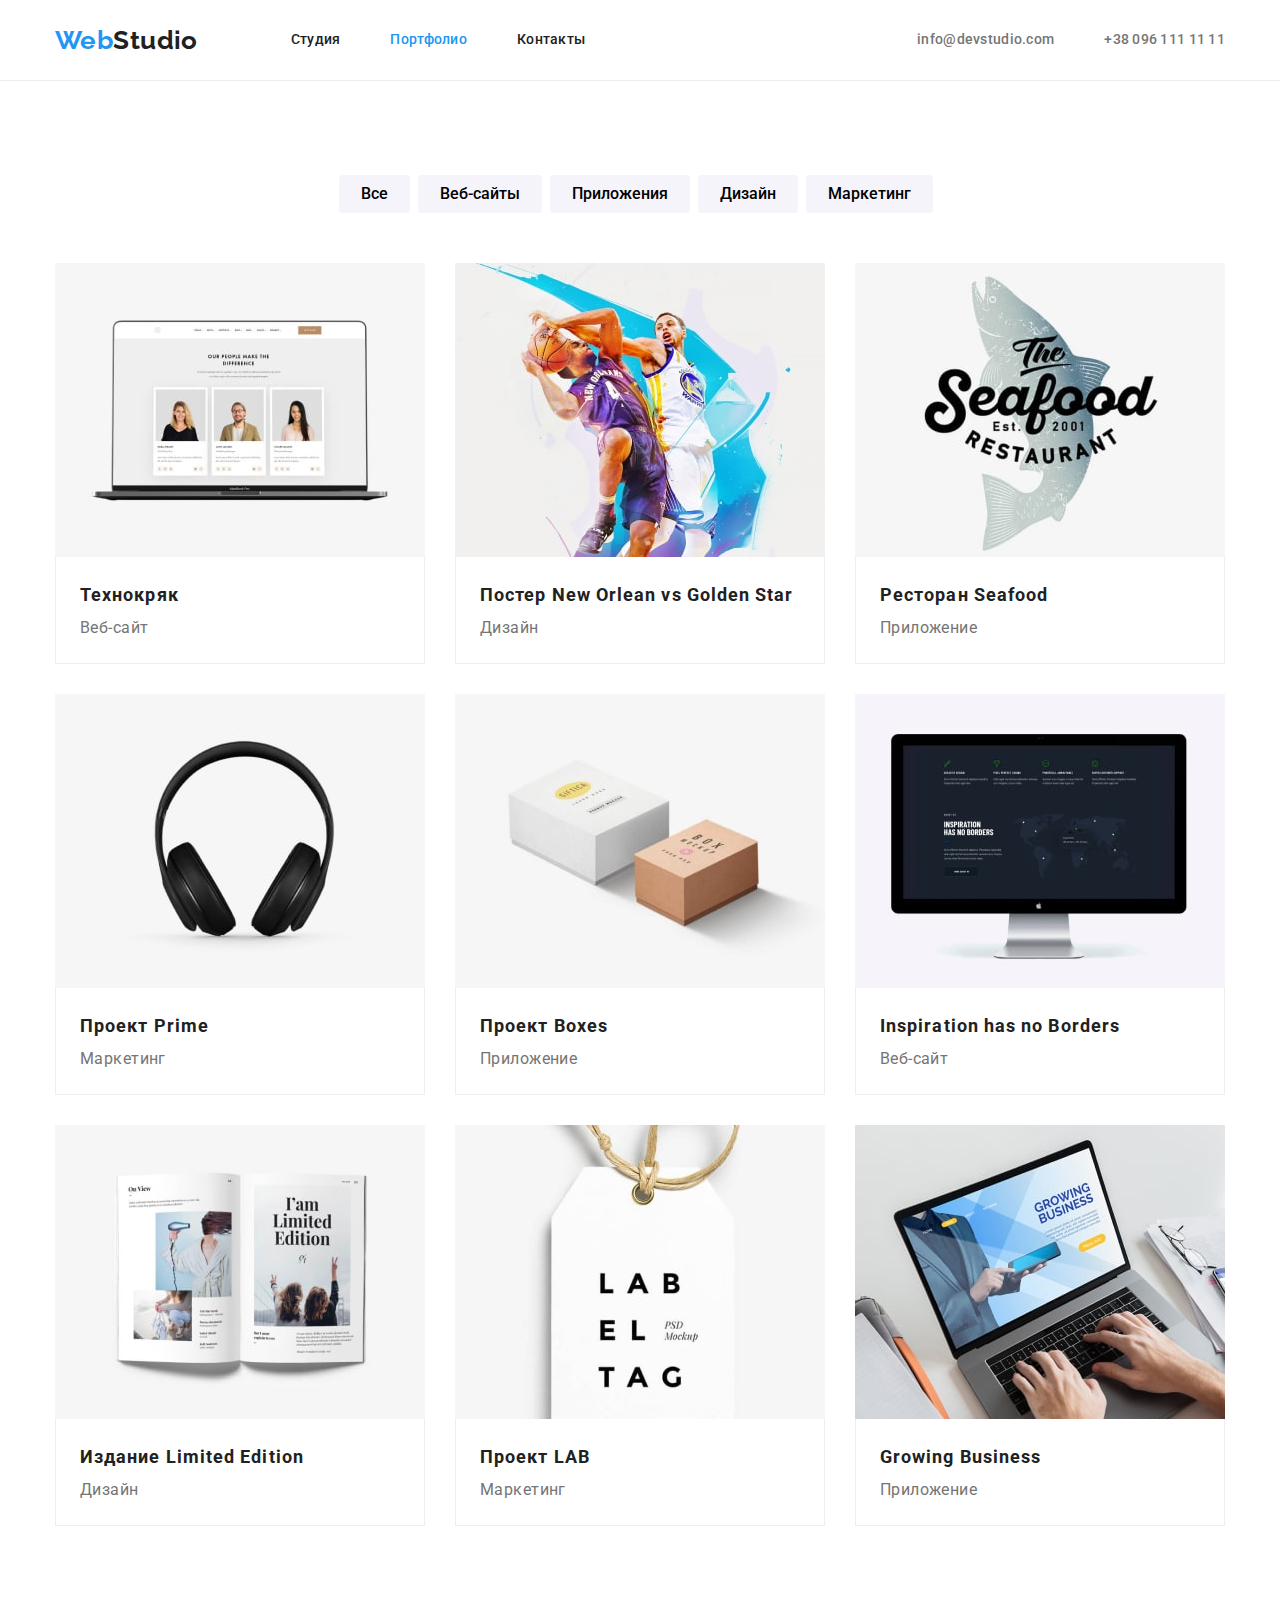
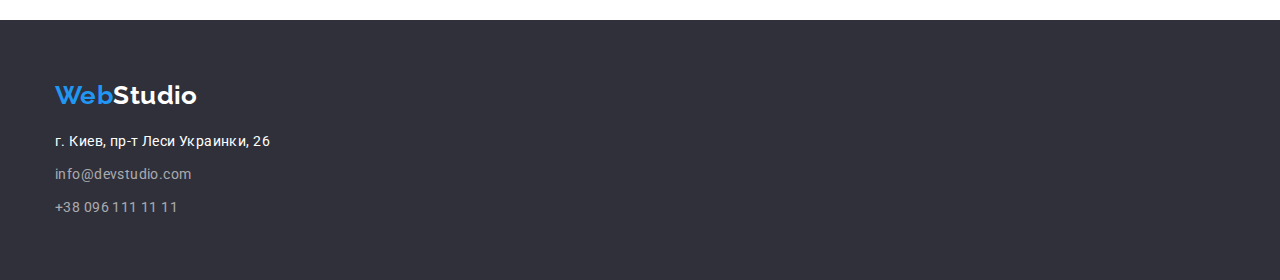
==== commit b004aeeb: "финал" ====
--- a/portfolio.html
+++ b/portfolio.html
@@ -28,8 +28,8 @@
     <!-- /* //////////////шапка header/////////////////////////*/ -->
 
     <header class="header">
-      <div class="container">
-        <nav>
+      <div class="container header-container">
+        <nav class="navigation">
           <a class="header-logo logo link" lang="en" href="./index.html"><span>Web</span>Studio</a>
           <ul class="header-list list">
             <li class="header-item">
@@ -56,9 +56,9 @@
     <main>
       <!-- /* //////////////Проекты projects/////////////////////////*/ -->
 
-      <section class="projects">
+      <section class="project section">
         <div class="container">
-          <h1 class="projects-title hidden">Проекты</h1>
+          <h1 class="projects-title visually-hidden">Проекты</h1>
           <ul class="projects-btn-list list">
             <li class="projects-btn-item">
               <button class="projects-button btn" type="button">Все</button>
@@ -86,8 +86,10 @@
                   width="370"
                   height="294"
                 />
-                <h2 class="projects-link-title">Технокряк</h2>
-                <p class="projects-link-text">Веб-сайт</p>
+                <div class="projects-name">
+                  <h2 class="projects-link-title">Технокряк</h2>
+                  <p class="projects-link-text">Веб-сайт</p>
+                </div>
               </a>
             </li>
             <li class="projects-item">
@@ -99,10 +101,12 @@
                   width="370"
                   height="294"
                 />
-                <h2 class="projects-link-title">
-                  Постер <span lang="en">New Orlean vs Golden Star</span>
-                </h2>
-                <p class="projects-link-text">Дизайн</p>
+                <div class="projects-name">
+                  <h2 class="projects-link-title">
+                    Постер <span lang="en">New Orlean vs Golden Star</span>
+                  </h2>
+                  <p class="projects-link-text">Дизайн</p>
+                </div>
               </a>
             </li>
             <li class="projects-item">
@@ -114,8 +118,10 @@
                   width="370"
                   height="294"
                 />
-                <h2 class="projects-link-title">Ресторан <span lang="en">Seafood</span></h2>
-                <p class="projects-link-text">Приложение</p>
+                <div class="projects-name">
+                  <h2 class="projects-link-title">Ресторан <span lang="en">Seafood</span></h2>
+                  <p class="projects-link-text">Приложение</p>
+                </div>
               </a>
             </li>
             <li class="projects-item">
@@ -127,8 +133,10 @@
                   width="370"
                   height="294"
                 />
-                <h2 class="projects-link-title">Проект <span lang="en">Prime</span></h2>
-                <p class="projects-link-text">Маркетинг</p>
+                <div class="projects-name">
+                  <h2 class="projects-link-title">Проект <span lang="en">Prime</span></h2>
+                  <p class="projects-link-text">Маркетинг</p>
+                </div>
               </a>
             </li>
             <li class="projects-item">
@@ -140,8 +148,10 @@
                   width="370"
                   height="294"
                 />
-                <h2 class="projects-link-title">Проект <span lang="en">Boxes</span></h2>
-                <p class="projects-link-text">Приложение</p>
+                <div class="projects-name">
+                  <h2 class="projects-link-title">Проект <span lang="en">Boxes</span></h2>
+                  <p class="projects-link-text">Приложение</p>
+                </div>
               </a>
             </li>
             <li class="projects-item">
@@ -153,10 +163,12 @@
                   width="370"
                   height="294"
                 />
-                <h2 class="projects-link-title">
-                  <span lang="en">Inspiration has no Borders</span>
-                </h2>
-                <p class="projects-link-text">Веб-сайт</p>
+                <div class="projects-name">
+                  <h2 class="projects-link-title">
+                    <span lang="en">Inspiration has no Borders</span>
+                  </h2>
+                  <p class="projects-link-text">Веб-сайт</p>
+                </div>
               </a>
             </li>
             <li class="projects-item">
@@ -168,8 +180,12 @@
                   width="370"
                   height="294"
                 />
-                <h2 class="projects-link-title">Издание <span lang="en">Limited Edition</span></h2>
-                <p class="projects-link-text">Дизайн</p>
+                <div class="projects-name">
+                  <h2 class="projects-link-title">
+                    Издание <span lang="en">Limited Edition</span>
+                  </h2>
+                  <p class="projects-link-text">Дизайн</p>
+                </div>
               </a>
             </li>
             <li class="projects-item">
@@ -181,8 +197,10 @@
                   width="370"
                   height="294"
                 />
-                <h2 class="projects-link-title">Проект <span lang="en">LAB</span></h2>
-                <p class="projects-link-text">Маркетинг</p>
+                <div class="projects-name">
+                  <h2 class="projects-link-title">Проект <span lang="en">LAB</span></h2>
+                  <p class="projects-link-text">Маркетинг</p>
+                </div>
               </a>
             </li>
             <li class="projects-item">
@@ -194,8 +212,10 @@
                   width="370"
                   height="294"
                 />
-                <h2 class="projects-link-title"><span lang="en">Growing Business</span></h2>
-                <p class="projects-link-text">Приложение</p>
+                <div class="projects-name">
+                  <h2 class="projects-link-title"><span lang="en">Growing Business</span></h2>
+                  <p class="projects-link-text">Приложение</p>
+                </div>
               </a>
             </li>
           </ul>
--- a/css/styles.css
+++ b/css/styles.css
@@ -7,6 +7,9 @@
   --background-color-hero-footer: #2f303a;
   --background-color-body: #ffffff;
   --background-color-section: #f5f4fa;
+  --hero-button-color-hover: #188ce8;
+  --header-border-color: #ececec;
+  --projects-border-color: #eeeeee;
 }
 
 html {
@@ -41,6 +44,8 @@
 
 img {
   display: block;
+  width: 100%;
+  height: auto;
 }
 
 .list {
@@ -66,8 +71,17 @@
   line-height: 1.19;
 }
 
-.hidden {
-  display: none;
+.visually-hidden {
+  position: absolute;
+  width: 1px;
+  height: 1px;
+  margin: -1px;
+  border: 0;
+  padding: 0;
+  white-space: nowrap;
+  clip-path: inset(100%);
+  clip: rect(0 0 0 0);
+  overflow: hidden;
 }
 
 .container {
@@ -77,8 +91,15 @@
   margin-left: auto;
   margin-right: auto;
 }
+.section {
+  padding-top: 94px;
+  padding-bottom: 94px;
+}
 /* //////////////шапка header/////////////////////////*/
 
+.header {
+  border-bottom: 1px solid var(--header-border-color);
+}
 .header-container {
   display: flex;
   align-items: center;
@@ -162,21 +183,45 @@
   text-transform: uppercase;
   color: var(--secondary-title-color);
 }
+.center {
+  text-align: center;
+}
 .hero-button {
-  width: 200px;
-  height: 50px;
+  min-width: 200px;
+  padding: 10px 32px;
+  align-items: center;
+  border: none;
+  box-shadow: 0px 4px 4px rgba(0, 0, 0, 0.15);
+  border-radius: 4px;
+  text-align: center;
   font-weight: 700;
   font-size: 16px;
   line-height: 1.87;
-  text-align: center;
   letter-spacing: 0.06em;
   color: var(--secondary-title-color);
   background-color: var(--secondary-accent-color);
 }
 
+.hero-button:hover,
+.hero-button:focus {
+  background-color: var(--hero-button-color-hover);
+}
 /* //////////////Преимущества features/////////////////////////*/
 
+.features-list {
+  display: flex;
+}
+.features-item {
+  flex-basis: calc((100% - 120px) / 4);
+  margin-right: 30px;
+}
+
+.features-item:nth-child(4n) {
+  margin-right: 0px;
+}
+
 .features-item-title {
+  margin-bottom: 10px;
   font-weight: 700;
   line-height: 1.14;
   text-transform: uppercase;
@@ -189,26 +234,59 @@
 
 /* //////////////Чем мы занимаемся doing/////////////////////////*/
 
+.doing {
+  padding-top: 0;
+}
 .doing-title {
+  margin-bottom: 50px;
   font-weight: 700;
   font-size: 36px;
   line-height: 1.17;
   text-align: center;
 }
 
+.doing-list {
+  display: flex;
+  flex-wrap: wrap;
+}
+
+.doing-item {
+  flex-basis: calc(100% - 90px) / 3;
+}
+.doing-item:not(:last-child) {
+  margin-right: 30px;
+}
 /* //////////////Наша команда team/////////////////////////*/
 
+.team-list {
+  display: flex;
+  margin-left: -30px;
+  margin-top: -30px;
+}
+
 .team-title {
+  margin-bottom: 50px;
   font-weight: 700;
   font-size: 36px;
   line-height: 1.17;
   text-align: center;
 }
 .team-member {
-  text-align: center;
+  flex-basis: calc(100% - 120px) / 4;
+  text-align: center;
+  margin-left: 30px;
+  margin-top: 30px;
+  box-shadow: 0px 1px 3px rgba(0, 0, 0, 0.12), 0px 1px 1px rgba(0, 0, 0, 0.14),
+    0px 2px 1px rgba(0, 0, 0, 0.2);
+  border-radius: 0px 0px 4px 4px;
+}
+
+.member-name {
+  padding: 30px 0px;
 }
 
 .team-member-title {
+  margin-bottom: 10px;
   font-weight: 500;
   font-size: 16px;
   line-height: 1.19;
@@ -225,20 +303,28 @@
 
 /* //////////////футер footer/////////////////////////*/
 
+.footer {
+  padding-top: 60px;
+  padding-bottom: 60px;
+  background-color: var(--background-color-hero-footer);
+}
 .footer-logo:hover,
 .footer-logo:focus {
   color: var(--secondary-title-color);
 }
 
 .footer-logo {
+  display: block;
+  margin-bottom: 20px;
   color: var(--secondary-title-color);
 }
 
 .footer-logo > span {
   color: var(--secondary-accent-color);
 }
-.footer {
-  background-color: var(--background-color-hero-footer);
+
+.footer-item:not(:last-child) {
+  margin-bottom: 9px;
 }
 
 .footer-link {
@@ -255,6 +341,12 @@
 
 /* //////////////Проекты projects/////////////////////////*/
 
+.projects-btn-list {
+  display: flex;
+  justify-content: center;
+  margin-bottom: 50px;
+}
+
 .projects-button.btn {
   font-weight: 500;
   font-size: 16px;
@@ -262,6 +354,12 @@
   text-align: center;
   background-color: var(--background-color-section);
 }
+.projects-button {
+  margin-right: 8px;
+  border-radius: 4px;
+  border: none;
+  padding: 6px 22px 6px 22px;
+}
 
 .projects-button.btn:hover,
 .projects-button.btn:focus {
@@ -269,6 +367,25 @@
   background-color: var(--secondary-accent-color);
 }
 
+.projects-list {
+  display: flex;
+  flex-wrap: wrap;
+  margin-left: -30px;
+  margin-top: -30px;
+}
+
+.projects-item {
+  flex-basis: calc((100% - 90px) / 3);
+  margin-left: 30px;
+  margin-top: 30px;
+}
+
+.projects-name {
+  border-bottom: 1px solid var(--projects-border-color);
+  border-right: 1px solid var(--projects-border-color);
+  border-left: 1px solid var(--projects-border-color);
+  padding: 20px 24px;
+}
 .projects-link-title {
   font-weight: 700;
   font-size: 18px;
